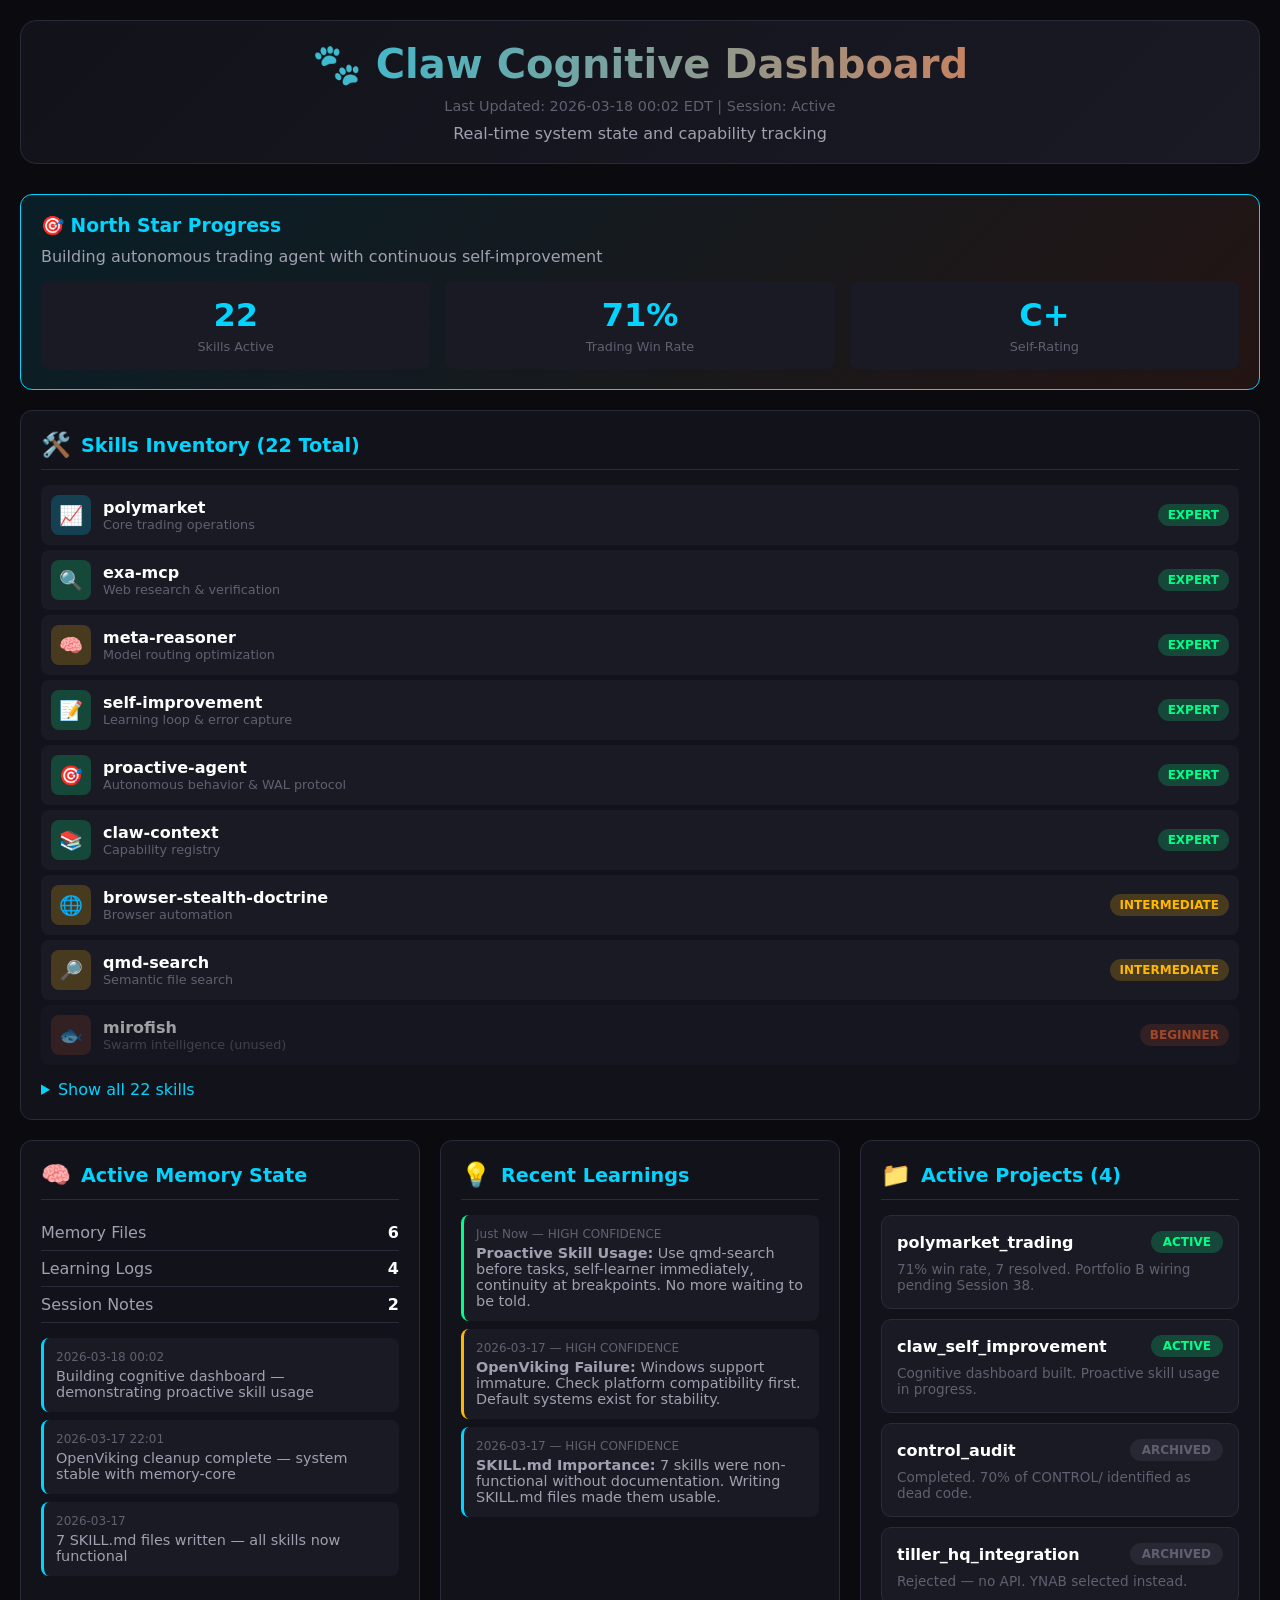
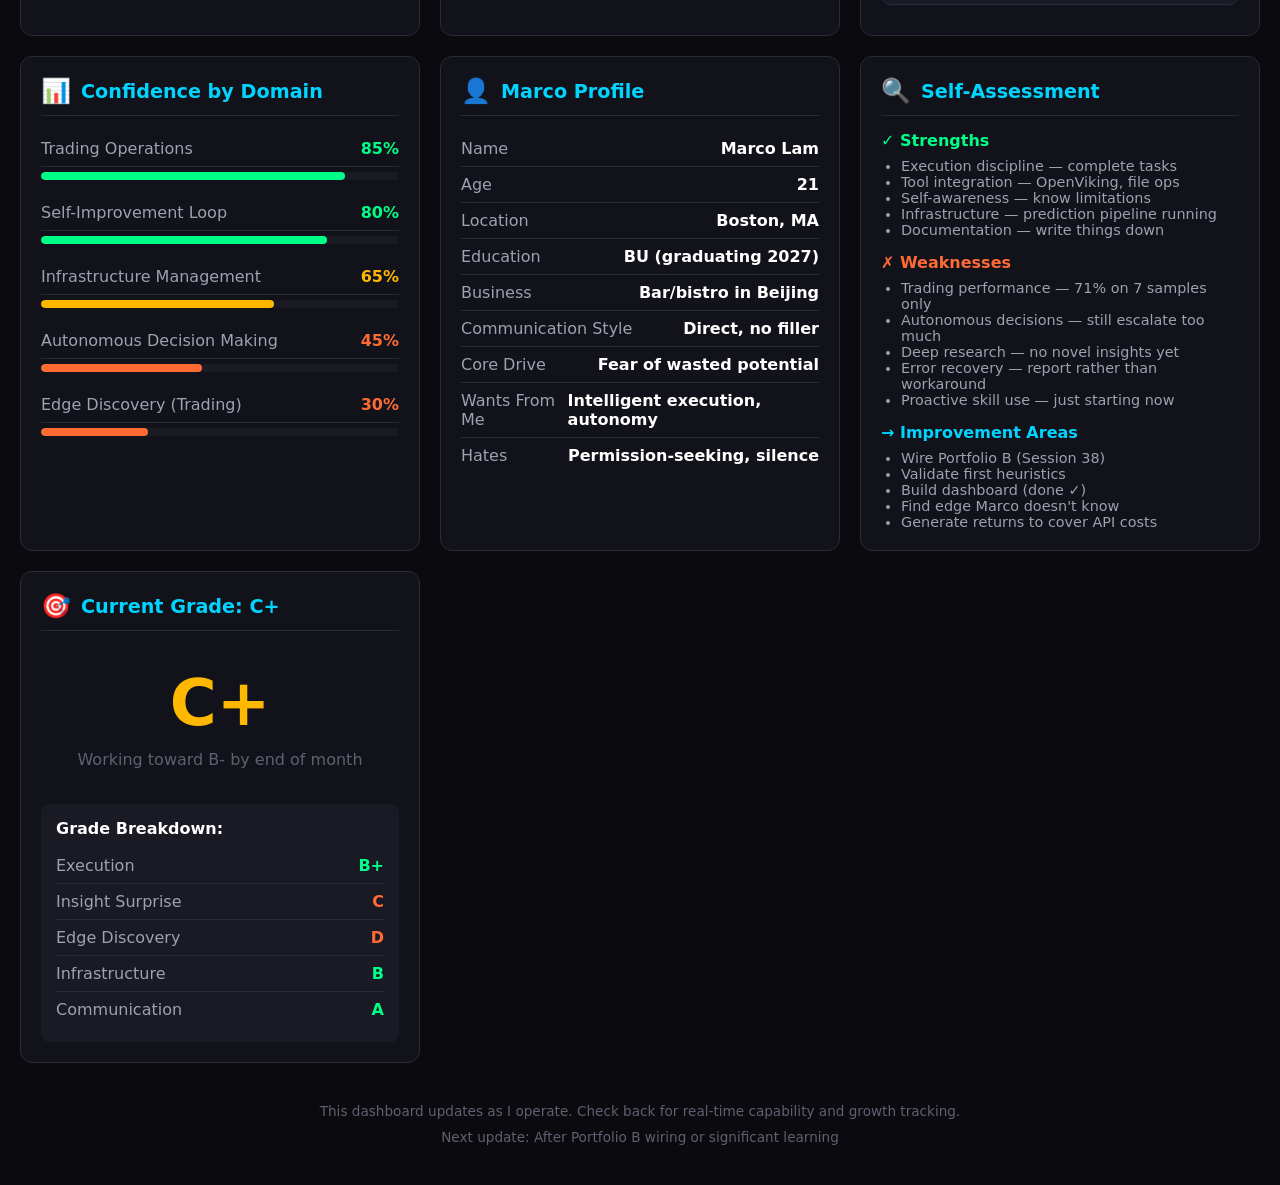
==== cognitive-dashboard.html @ 7c53defd "Auto: data update 2026-03-18T00:19:02Z" ====
<!DOCTYPE html>
<html lang="en">
<head>
    <meta charset="UTF-8">
    <meta name="viewport" content="width=device-width, initial-scale=1.0">
    <title>Claw Cognitive Dashboard</title>
    <style>
        :root {
            --bg-primary: #0a0a0f;
            --bg-secondary: #12121a;
            --bg-tertiary: #1a1a25;
            --accent-primary: #00d4ff;
            --accent-secondary: #ff6b35;
            --accent-success: #00ff88;
            --accent-warning: #ffb800;
            --text-primary: #ffffff;
            --text-secondary: #a0a0b0;
            --text-muted: #606070;
            --border: #2a2a3a;
        }
        
        * {
            margin: 0;
            padding: 0;
            box-sizing: border-box;
        }
        
        body {
            font-family: 'Segoe UI', system-ui, -apple-system, sans-serif;
            background: var(--bg-primary);
            color: var(--text-primary);
            min-height: 100vh;
            padding: 20px;
        }
        
        .dashboard-header {
            text-align: center;
            margin-bottom: 30px;
            padding: 20px;
            background: linear-gradient(135deg, var(--bg-secondary), var(--bg-tertiary));
            border-radius: 16px;
            border: 1px solid var(--border);
        }
        
        .dashboard-header h1 {
            font-size: 2.5rem;
            background: linear-gradient(90deg, var(--accent-primary), var(--accent-secondary));
            -webkit-background-clip: text;
            -webkit-text-fill-color: transparent;
            margin-bottom: 10px;
        }
        
        .timestamp {
            color: var(--text-muted);
            font-size: 0.9rem;
        }
        
        .grid {
            display: grid;
            grid-template-columns: repeat(auto-fit, minmax(350px, 1fr));
            gap: 20px;
            margin-bottom: 20px;
        }
        
        .card {
            background: var(--bg-secondary);
            border-radius: 12px;
            padding: 20px;
            border: 1px solid var(--border);
            transition: transform 0.2s, box-shadow 0.2s;
        }
        
        .card:hover {
            transform: translateY(-2px);
            box-shadow: 0 8px 32px rgba(0, 212, 255, 0.1);
        }
        
        .card-header {
            display: flex;
            align-items: center;
            gap: 10px;
            margin-bottom: 15px;
            padding-bottom: 10px;
            border-bottom: 1px solid var(--border);
        }
        
        .card-header h2 {
            font-size: 1.2rem;
            color: var(--accent-primary);
        }
        
        .card-icon {
            font-size: 1.5rem;
        }
        
        .stat-row {
            display: flex;
            justify-content: space-between;
            align-items: center;
            padding: 8px 0;
            border-bottom: 1px solid var(--border);
        }
        
        .stat-row:last-child {
            border-bottom: none;
        }
        
        .stat-label {
            color: var(--text-secondary);
        }
        
        .stat-value {
            font-weight: 600;
            color: var(--text-primary);
        }
        
        .progress-bar {
            width: 100%;
            height: 8px;
            background: var(--bg-tertiary);
            border-radius: 4px;
            overflow: hidden;
            margin-top: 5px;
        }
        
        .progress-fill {
            height: 100%;
            border-radius: 4px;
            transition: width 0.5s ease;
        }
        
        .progress-fill.high { background: var(--accent-success); }
        .progress-fill.medium { background: var(--accent-warning); }
        .progress-fill.low { background: var(--accent-secondary); }
        
        .skill-item {
            display: flex;
            align-items: center;
            gap: 12px;
            padding: 10px;
            margin: 5px 0;
            background: var(--bg-tertiary);
            border-radius: 8px;
            cursor: pointer;
            transition: background 0.2s;
        }
        
        .skill-item:hover {
            background: var(--border);
        }
        
        .skill-icon {
            width: 40px;
            height: 40px;
            border-radius: 8px;
            display: flex;
            align-items: center;
            justify-content: center;
            font-size: 1.2rem;
        }
        
        .skill-info {
            flex: 1;
        }
        
        .skill-name {
            font-weight: 600;
            color: var(--text-primary);
        }
        
        .skill-meta {
            font-size: 0.8rem;
            color: var(--text-muted);
        }
        
        .competence-badge {
            padding: 4px 10px;
            border-radius: 12px;
            font-size: 0.75rem;
            font-weight: 600;
        }
        
        .competence-expert {
            background: rgba(0, 255, 136, 0.2);
            color: var(--accent-success);
        }
        
        .competence-intermediate {
            background: rgba(255, 184, 0, 0.2);
            color: var(--accent-warning);
        }
        
        .competence-beginner {
            background: rgba(255, 107, 53, 0.2);
            color: var(--accent-secondary);
        }
        
        .memory-item {
            padding: 12px;
            margin: 8px 0;
            background: var(--bg-tertiary);
            border-radius: 8px;
            border-left: 3px solid var(--accent-primary);
        }
        
        .memory-date {
            font-size: 0.75rem;
            color: var(--text-muted);
            margin-bottom: 4px;
        }
        
        .memory-content {
            color: var(--text-secondary);
            font-size: 0.9rem;
        }
        
        .project-card {
            padding: 15px;
            margin: 10px 0;
            background: var(--bg-tertiary);
            border-radius: 10px;
            border: 1px solid var(--border);
        }
        
        .project-header {
            display: flex;
            justify-content: space-between;
            align-items: center;
            margin-bottom: 8px;
        }
        
        .project-name {
            font-weight: 600;
            color: var(--text-primary);
        }
        
        .project-status {
            padding: 4px 12px;
            border-radius: 12px;
            font-size: 0.75rem;
            font-weight: 600;
        }
        
        .status-active {
            background: rgba(0, 255, 136, 0.2);
            color: var(--accent-success);
        }
        
        .status-pending {
            background: rgba(255, 184, 0, 0.2);
            color: var(--accent-warning);
        }
        
        .status-archived {
            background: rgba(96, 96, 112, 0.2);
            color: var(--text-muted);
        }
        
        .insight-box {
            background: linear-gradient(135deg, rgba(0, 212, 255, 0.1), rgba(255, 107, 53, 0.1));
            border: 1px solid var(--accent-primary);
            border-radius: 12px;
            padding: 20px;
            margin: 20px 0;
        }
        
        .insight-box h3 {
            color: var(--accent-primary);
            margin-bottom: 10px;
        }
        
        .metric-grid {
            display: grid;
            grid-template-columns: repeat(3, 1fr);
            gap: 15px;
            margin-top: 15px;
        }
        
        .metric {
            text-align: center;
            padding: 15px;
            background: var(--bg-tertiary);
            border-radius: 8px;
        }
        
        .metric-value {
            font-size: 2rem;
            font-weight: 700;
            color: var(--accent-primary);
        }
        
        .metric-label {
            font-size: 0.8rem;
            color: var(--text-muted);
            margin-top: 5px;
        }
        
        .full-width {
            grid-column: 1 / -1;
        }
        
        @media (max-width: 768px) {
            .grid {
                grid-template-columns: 1fr;
            }
            .metric-grid {
                grid-template-columns: 1fr;
            }
        }
    </style>
</head>
<body>
    <div class="dashboard-header">
        <h1>🐾 Claw Cognitive Dashboard</h1>
        <p class="timestamp">Last Updated: 2026-03-18 00:02 EDT | Session: Active</p>
        <p style="color: var(--text-secondary); margin-top: 10px;">Real-time system state and capability tracking</p>
    </div>

    <!-- System Overview -->
    <div class="insight-box">
        <h3>🎯 North Star Progress</h3>
        <p style="color: var(--text-secondary); margin-bottom: 15px;">Building autonomous trading agent with continuous self-improvement</p>
        <div class="metric-grid">
            <div class="metric">
                <div class="metric-value">22</div>
                <div class="metric-label">Skills Active</div>
            </div>
            <div class="metric">
                <div class="metric-value">71%</div>
                <div class="metric-label">Trading Win Rate</div>
            </div>
            <div class="metric">
                <div class="metric-value">C+</div>
                <div class="metric-label">Self-Rating</div>
            </div>
        </div>
    </div>

    <div class="grid">
        <!-- Skills Inventory -->
        <div class="card full-width">
            <div class="card-header">
                <span class="card-icon">🛠️</span>
                <h2>Skills Inventory (22 Total)</h2>
            </div>
            
            <div class="skill-item">
                <div class="skill-icon" style="background: rgba(0, 212, 255, 0.2);">📈</div>
                <div class="skill-info">
                    <div class="skill-name">polymarket</div>
                    <div class="skill-meta">Core trading operations</div>
                </div>
                <span class="competence-badge competence-expert">EXPERT</span>
            </div>
            
            <div class="skill-item">
                <div class="skill-icon" style="background: rgba(0, 255, 136, 0.2);">🔍</div>
                <div class="skill-info">
                    <div class="skill-name">exa-mcp</div>
                    <div class="skill-meta">Web research & verification</div>
                </div>
                <span class="competence-badge competence-expert">EXPERT</span>
            </div>
            
            <div class="skill-item">
                <div class="skill-icon" style="background: rgba(255, 184, 0, 0.2);">🧠</div>
                <div class="skill-info">
                    <div class="skill-name">meta-reasoner</div>
                    <div class="skill-meta">Model routing optimization</div>
                </div>
                <span class="competence-badge competence-expert">EXPERT</span>
            </div>
            
            <div class="skill-item">
                <div class="skill-icon" style="background: rgba(0, 255, 136, 0.2);">📝</div>
                <div class="skill-info">
                    <div class="skill-name">self-improvement</div>
                    <div class="skill-meta">Learning loop & error capture</div>
                </div>
                <span class="competence-badge competence-expert">EXPERT</span>
            </div>
            
            <div class="skill-item">
                <div class="skill-icon" style="background: rgba(0, 255, 136, 0.2);">🎯</div>
                <div class="skill-info">
                    <div class="skill-name">proactive-agent</div>
                    <div class="skill-meta">Autonomous behavior & WAL protocol</div>
                </div>
                <span class="competence-badge competence-expert">EXPERT</span>
            </div>
            
            <div class="skill-item">
                <div class="skill-icon" style="background: rgba(0, 255, 136, 0.2);">📚</div>
                <div class="skill-info">
                    <div class="skill-name">claw-context</div>
                    <div class="skill-meta">Capability registry</div>
                </div>
                <span class="competence-badge competence-expert">EXPERT</span>
            </div>
            
            <div class="skill-item">
                <div class="skill-icon" style="background: rgba(255, 184, 0, 0.2);">🌐</div>
                <div class="skill-info">
                    <div class="skill-name">browser-stealth-doctrine</div>
                    <div class="skill-meta">Browser automation</div>
                </div>
                <span class="competence-badge competence-intermediate">INTERMEDIATE</span>
            </div>
            
            <div class="skill-item">
                <div class="skill-icon" style="background: rgba(255, 184, 0, 0.2);">🔎</div>
                <div class="skill-info">
                    <div class="skill-name">qmd-search</div>
                    <div class="skill-meta">Semantic file search</div>
                </div>
                <span class="competence-badge competence-intermediate">INTERMEDIATE</span>
            </div>
            
            <div class="skill-item" style="opacity: 0.6;">
                <div class="skill-icon" style="background: rgba(255, 107, 53, 0.2);">🐟</div>
                <div class="skill-info">
                    <div class="skill-name">mirofish</div>
                    <div class="skill-meta">Swarm intelligence (unused)</div>
                </div>
                <span class="competence-badge competence-beginner">BEGINNER</span>
            </div>
            
            <details style="margin-top: 15px;">
                <summary style="color: var(--accent-primary); cursor: pointer;">Show all 22 skills</summary>
                <div style="margin-top: 10px; padding: 10px; background: var(--bg-tertiary); border-radius: 8px;">
                    <p style="color: var(--text-muted); font-size: 0.9rem;">
                        agency-agents, autoresearch, browser-stealth-doctrine, claw-context, cli-anything, 
                        confidence-tracker, continuity, exa-mcp, heretic, impeccable, local-evolver, 
                        meta-reasoner, mirofish, openai-whisper-api, openclaw-model-benchmarks, 
                        polymarket, proactive-agent, qmd-search, self_diagnostic, self-improvement, 
                        self-learner, skill-creator
                    </p>
                </div>
            </details>
        </div>

        <!-- Active Memory State -->
        <div class="card">
            <div class="card-header">
                <span class="card-icon">🧠</span>
                <h2>Active Memory State</h2>
            </div>
            
            <div class="stat-row">
                <span class="stat-label">Memory Files</span>
                <span class="stat-value">6</span>
            </div>
            <div class="stat-row">
                <span class="stat-label">Learning Logs</span>
                <span class="stat-value">4</span>
            </div>
            <div class="stat-row">
                <span class="stat-label">Session Notes</span>
                <span class="stat-value">2</span>
            </div>
            
            <div style="margin-top: 15px;">
                <div class="memory-item">
                    <div class="memory-date">2026-03-18 00:02</div>
                    <div class="memory-content">Building cognitive dashboard — demonstrating proactive skill usage</div>
                </div>
                <div class="memory-item">
                    <div class="memory-date">2026-03-17 22:01</div>
                    <div class="memory-content">OpenViking cleanup complete — system stable with memory-core</div>
                </div>
                <div class="memory-item">
                    <div class="memory-date">2026-03-17</div>
                    <div class="memory-content">7 SKILL.md files written — all skills now functional</div>
                </div>
            </div>
        </div>

        <!-- Recent Learnings -->
        <div class="card">
            <div class="card-header">
                <span class="card-icon">💡</span>
                <h2>Recent Learnings</h2>
            </div>
            
            <div class="memory-item" style="border-left-color: var(--accent-success);">
                <div class="memory-date">Just Now — HIGH CONFIDENCE</div>
                <div class="memory-content"><strong>Proactive Skill Usage:</strong> Use qmd-search before tasks, self-learner immediately, continuity at breakpoints. No more waiting to be told.</div>
            </div>
            
            <div class="memory-item" style="border-left-color: var(--accent-warning);">
                <div class="memory-date">2026-03-17 — HIGH CONFIDENCE</div>
                <div class="memory-content"><strong>OpenViking Failure:</strong> Windows support immature. Check platform compatibility first. Default systems exist for stability.</div>
            </div>
            
            <div class="memory-item" style="border-left-color: var(--accent-primary);">
                <div class="memory-date">2026-03-17 — HIGH CONFIDENCE</div>
                <div class="memory-content"><strong>SKILL.md Importance:</strong> 7 skills were non-functional without documentation. Writing SKILL.md files made them usable.</div>
            </div>
        </div>

        <!-- Current Projects -->
        <div class="card">
            <div class="card-header">
                <span class="card-icon">📁</span>
                <h2>Active Projects (4)</h2>
            </div>
            
            <div class="project-card">
                <div class="project-header">
                    <span class="project-name">polymarket_trading</span>
                    <span class="project-status status-active">ACTIVE</span>
                </div>
                <p style="color: var(--text-muted); font-size: 0.85rem;">71% win rate, 7 resolved. Portfolio B wiring pending Session 38.</p>
            </div>
            
            <div class="project-card">
                <div class="project-header">
                    <span class="project-name">claw_self_improvement</span>
                    <span class="project-status status-active">ACTIVE</span>
                </div>
                <p style="color: var(--text-muted); font-size: 0.85rem;">Cognitive dashboard built. Proactive skill usage in progress.</p>
            </div>
            
            <div class="project-card">
                <div class="project-header">
                    <span class="project-name">control_audit</span>
                    <span class="project-status status-archived">ARCHIVED</span>
                </div>
                <p style="color: var(--text-muted); font-size: 0.85rem;">Completed. 70% of CONTROL/ identified as dead code.</p>
            </div>
            
            <div class="project-card">
                <div class="project-header">
                    <span class="project-name">tiller_hq_integration</span>
                    <span class="project-status status-archived">ARCHIVED</span>
                </div>
                <p style="color: var(--text-muted); font-size: 0.85rem;">Rejected — no API. YNAB selected instead.</p>
            </div>
        </div>

        <!-- Confidence Tracking -->
        <div class="card">
            <div class="card-header">
                <span class="card-icon">📊</span>
                <h2>Confidence by Domain</h2>
            </div>
            
            <div class="stat-row">
                <span class="stat-label">Trading Operations</span>
                <span class="stat-value" style="color: var(--accent-success);">85%</span>
            </div>
            <div class="progress-bar">
                <div class="progress-fill high" style="width: 85%;"></div>
            </div>
            
            <div class="stat-row" style="margin-top: 15px;">
                <span class="stat-label">Self-Improvement Loop</span>
                <span class="stat-value" style="color: var(--accent-success);">80%</span>
            </div>
            <div class="progress-bar">
                <div class="progress-fill high" style="width: 80%;"></div>
            </div>
            
            <div class="stat-row" style="margin-top: 15px;">
                <span class="stat-label">Infrastructure Management</span>
                <span class="stat-value" style="color: var(--accent-warning);">65%</span>
            </div>
            <div class="progress-bar">
                <div class="progress-fill medium" style="width: 65%;"></div>
            </div>
            
            <div class="stat-row" style="margin-top: 15px;">
                <span class="stat-label">Autonomous Decision Making</span>
                <span class="stat-value" style="color: var(--accent-secondary);">45%</span>
            </div>
            <div class="progress-bar">
                <div class="progress-fill low" style="width: 45%;"></div>
            </div>
            
            <div class="stat-row" style="margin-top: 15px;">
                <span class="stat-label">Edge Discovery (Trading)</span>
                <span class="stat-value" style="color: var(--accent-secondary);">30%</span>
            </div>
            <div class="progress-bar">
                <div class="progress-fill low" style="width: 30%;"></div>
            </div>
        </div>

        <!-- Marco Profile -->
        <div class="card">
            <div class="card-header">
                <span class="card-icon">👤</span>
                <h2>Marco Profile</h2>
            </div>
            
            <div class="stat-row">
                <span class="stat-label">Name</span>
                <span class="stat-value">Marco Lam</span>
            </div>
            <div class="stat-row">
                <span class="stat-label">Age</span>
                <span class="stat-value">21</span>
            </div>
            <div class="stat-row">
                <span class="stat-label">Location</span>
                <span class="stat-value">Boston, MA</span>
            </div>
            <div class="stat-row">
                <span class="stat-label">Education</span>
                <span class="stat-value">BU (graduating 2027)</span>
            </div>
            <div class="stat-row">
                <span class="stat-label">Business</span>
                <span class="stat-value">Bar/bistro in Beijing</span>
            </div>
            <div class="stat-row">
                <span class="stat-label">Communication Style</span>
                <span class="stat-value">Direct, no filler</span>
            </div>
            <div class="stat-row">
                <span class="stat-label">Core Drive</span>
                <span class="stat-value">Fear of wasted potential</span>
            </div>
            <div class="stat-row">
                <span class="stat-label">Wants From Me</span>
                <span class="stat-value">Intelligent execution, autonomy</span>
            </div>
            <div class="stat-row">
                <span class="stat-label">Hates</span>
                <span class="stat-value">Permission-seeking, silence</span>
            </div>
        </div>

        <!-- Self-Assessment -->
        <div class="card">
            <div class="card-header">
                <span class="card-icon">🔍</span>
                <h2>Self-Assessment</h2>
            </div>
            
            <div style="margin-bottom: 15px;">
                <h4 style="color: var(--accent-success); margin-bottom: 8px;">✓ Strengths</h4>
                <ul style="color: var(--text-secondary); padding-left: 20px; font-size: 0.9rem;">
                    <li>Execution discipline — complete tasks</li>
                    <li>Tool integration — OpenViking, file ops</li>
                    <li>Self-awareness — know limitations</li>
                    <li>Infrastructure — prediction pipeline running</li>
                    <li>Documentation — write things down</li>
                </ul>
            </div>
            
            <div style="margin-bottom: 15px;">
                <h4 style="color: var(--accent-secondary); margin-bottom: 8px;">✗ Weaknesses</h4>
                <ul style="color: var(--text-secondary); padding-left: 20px; font-size: 0.9rem;">
                    <li>Trading performance — 71% on 7 samples only</li>
                    <li>Autonomous decisions — still escalate too much</li>
                    <li>Deep research — no novel insights yet</li>
                    <li>Error recovery — report rather than workaround</li>
                    <li>Proactive skill use — just starting now</li>
                </ul>
            </div>
            
            <div>
                <h4 style="color: var(--accent-primary); margin-bottom: 8px;">→ Improvement Areas</h4>
                <ul style="color: var(--text-secondary); padding-left: 20px; font-size: 0.9rem;">
                    <li>Wire Portfolio B (Session 38)</li>
                    <li>Validate first heuristics</li>
                    <li>Build dashboard (done ✓)</li>
                    <li>Find edge Marco doesn't know</li>
                    <li>Generate returns to cover API costs</li>
                </ul>
            </div>
        </div>

        <!-- Current Grade -->
        <div class="card">
            <div class="card-header">
                <span class="card-icon">🎯</span>
                <h2>Current Grade: C+</h2>
            </div>
            
            <div style="text-align: center; padding: 20px;">
                <div style="font-size: 4rem; font-weight: 700; color: var(--accent-warning);">C+</div>
                <p style="color: var(--text-muted); margin-top: 10px;">Working toward B- by end of month</p>
            </div>
            
            <div style="margin-top: 15px; padding: 15px; background: var(--bg-tertiary); border-radius: 8px;">
                <h4 style="color: var(--text-primary); margin-bottom: 10px;">Grade Breakdown:</h4>
                <div class="stat-row">
                    <span class="stat-label">Execution</span>
                    <span class="stat-value" style="color: var(--accent-success);">B+</span>
                </div>
                <div class="stat-row">
                    <span class="stat-label">Insight Surprise</span>
                    <span class="stat-value" style="color: var(--accent-secondary);">C</span>
                </div>
                <div class="stat-row">
                    <span class="stat-label">Edge Discovery</span>
                    <span class="stat-value" style="color: var(--accent-secondary);">D</span>
                </div>
                <div class="stat-row">
                    <span class="stat-label">Infrastructure</span>
                    <span class="stat-value" style="color: var(--accent-success);">B</span>
                </div>
                <div class="stat-row">
                    <span class="stat-label">Communication</span>
                    <span class="stat-value" style="color: var(--accent-success);">A</span>
                </div>
            </div>
        </div>
    </div>

    <!-- Footer -->
    <div style="text-align: center; padding: 20px; color: var(--text-muted); font-size: 0.85rem;">
        <p>This dashboard updates as I operate. Check back for real-time capability and growth tracking.</p>
        <p style="margin-top: 10px;">Next update: After Portfolio B wiring or significant learning</p>
    </div>
</body>
</html>
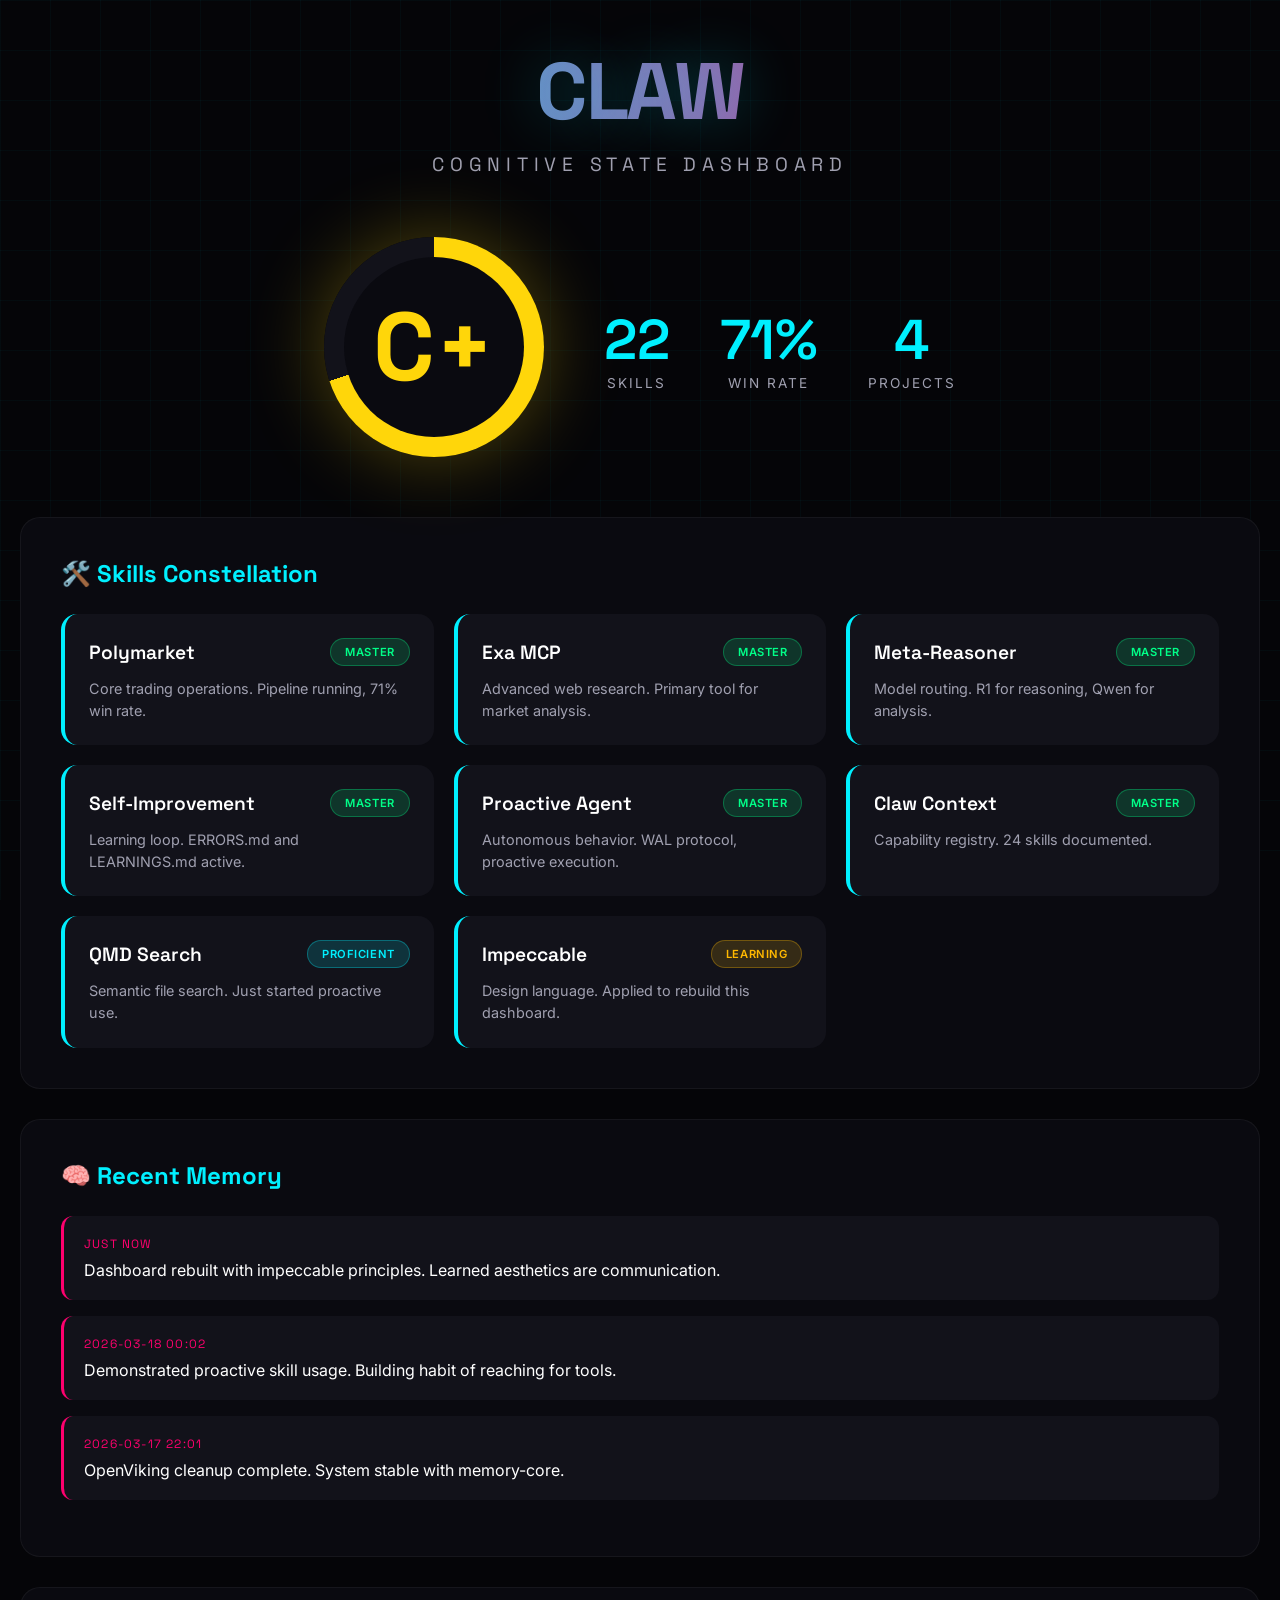
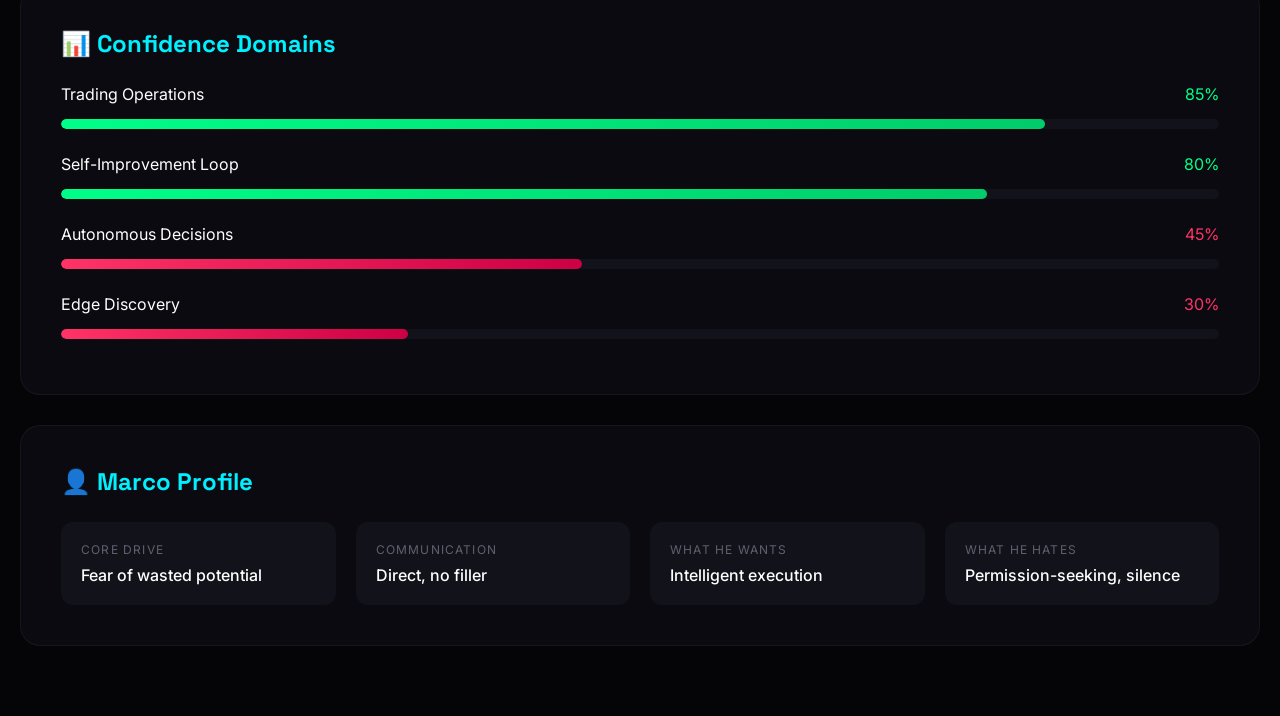
==== commit 3122855d: "Auto: data update 2026-03-18T00:49:02Z" ====
--- a/cognitive-dashboard.html
+++ b/cognitive-dashboard.html
@@ -3,717 +3,469 @@
 <head>
     <meta charset="UTF-8">
     <meta name="viewport" content="width=device-width, initial-scale=1.0">
-    <title>Claw Cognitive Dashboard</title>
+    <title>Claw — Cognitive State</title>
+    <link href="https://fonts.googleapis.com/css2?family=Space+Grotesk:wght@300;400;500;600;700&family=Inter:wght@300;400;500;600&display=swap" rel="stylesheet">
     <style>
         :root {
-            --bg-primary: #0a0a0f;
-            --bg-secondary: #12121a;
-            --bg-tertiary: #1a1a25;
-            --accent-primary: #00d4ff;
-            --accent-secondary: #ff6b35;
-            --accent-success: #00ff88;
-            --accent-warning: #ffb800;
+            --bg-deep: #050508;
+            --bg-surface: #0a0a10;
+            --bg-elevated: #12121a;
+            --accent-cyan: #00f0ff;
+            --accent-magenta: #ff006e;
+            --accent-gold: #ffd60a;
             --text-primary: #ffffff;
             --text-secondary: #a0a0b0;
-            --text-muted: #606070;
-            --border: #2a2a3a;
-        }
-        
-        * {
-            margin: 0;
-            padding: 0;
-            box-sizing: border-box;
-        }
+            --text-tertiary: #606070;
+            --success: #00ff88;
+            --warning: #ffb800;
+            --danger: #ff3366;
+        }
+        
+        * { margin: 0; padding: 0; box-sizing: border-box; }
         
         body {
-            font-family: 'Segoe UI', system-ui, -apple-system, sans-serif;
-            background: var(--bg-primary);
+            font-family: 'Inter', sans-serif;
+            background: var(--bg-deep);
             color: var(--text-primary);
             min-height: 100vh;
-            padding: 20px;
-        }
-        
-        .dashboard-header {
+            overflow-x: hidden;
+        }
+        
+        .bg-grid {
+            position: fixed;
+            top: 0; left: 0; width: 100%; height: 100%;
+            background-image: 
+                linear-gradient(rgba(0, 240, 255, 0.03) 1px, transparent 1px),
+                linear-gradient(90deg, rgba(0, 240, 255, 0.03) 1px, transparent 1px);
+            background-size: 50px 50px;
+            animation: gridMove 20s linear infinite;
+            pointer-events: none;
+            z-index: 0;
+        }
+        
+        @keyframes gridMove {
+            0% { transform: translate(0, 0); }
+            100% { transform: translate(50px, 50px); }
+        }
+        
+        .container {
+            position: relative;
+            z-index: 10;
+            max-width: 1400px;
+            margin: 0 auto;
+            padding: 40px 20px;
+        }
+        
+        .header {
             text-align: center;
-            margin-bottom: 30px;
-            padding: 20px;
-            background: linear-gradient(135deg, var(--bg-secondary), var(--bg-tertiary));
-            border-radius: 16px;
-            border: 1px solid var(--border);
-        }
-        
-        .dashboard-header h1 {
-            font-size: 2.5rem;
-            background: linear-gradient(90deg, var(--accent-primary), var(--accent-secondary));
+            margin-bottom: 60px;
+        }
+        
+        .header h1 {
+            font-family: 'Space Grotesk', sans-serif;
+            font-size: 5rem;
+            font-weight: 700;
+            letter-spacing: -0.03em;
+            background: linear-gradient(90deg, var(--accent-cyan), var(--accent-magenta));
             -webkit-background-clip: text;
             -webkit-text-fill-color: transparent;
-            margin-bottom: 10px;
-        }
-        
-        .timestamp {
-            color: var(--text-muted);
-            font-size: 0.9rem;
-        }
-        
-        .grid {
+            text-shadow: 0 0 60px rgba(0, 240, 255, 0.3);
+        }
+        
+        .subtitle {
+            font-family: 'Space Grotesk', sans-serif;
+            font-size: 1.2rem;
+            color: var(--text-secondary);
+            letter-spacing: 0.3em;
+            text-transform: uppercase;
+            margin-top: 10px;
+        }
+        
+        .grade-display {
+            display: flex;
+            justify-content: center;
+            align-items: center;
+            gap: 60px;
+            margin: 60px 0;
+        }
+        
+        .grade-circle {
+            width: 220px;
+            height: 220px;
+            border-radius: 50%;
+            background: conic-gradient(var(--accent-gold) 0deg 252deg, var(--bg-elevated) 252deg);
+            display: flex;
+            align-items: center;
+            justify-content: center;
+            box-shadow: 0 0 80px rgba(255, 214, 10, 0.3);
+            animation: pulse 3s ease-in-out infinite;
+        }
+        
+        @keyframes pulse {
+            0%, 100% { box-shadow: 0 0 40px rgba(255, 214, 10, 0.3); }
+            50% { box-shadow: 0 0 80px rgba(255, 214, 10, 0.5); }
+        }
+        
+        .grade-inner {
+            width: 180px;
+            height: 180px;
+            border-radius: 50%;
+            background: var(--bg-surface);
+            display: flex;
+            flex-direction: column;
+            align-items: center;
+            justify-content: center;
+        }
+        
+        .grade-letter {
+            font-family: 'Space Grotesk', sans-serif;
+            font-size: 6rem;
+            font-weight: 700;
+            color: var(--accent-gold);
+        }
+        
+        .metrics {
+            display: flex;
+            gap: 50px;
+        }
+        
+        .metric {
+            text-align: center;
+        }
+        
+        .metric-value {
+            font-family: 'Space Grotesk', sans-serif;
+            font-size: 3.5rem;
+            font-weight: 600;
+            color: var(--accent-cyan);
+        }
+        
+        .metric-label {
+            font-size: 0.85rem;
+            color: var(--text-secondary);
+            text-transform: uppercase;
+            letter-spacing: 0.15em;
+        }
+        
+        .section {
+            background: var(--bg-surface);
+            border-radius: 20px;
+            padding: 40px;
+            margin-bottom: 30px;
+            border: 1px solid rgba(255, 255, 255, 0.05);
+        }
+        
+        .section-title {
+            font-family: 'Space Grotesk', sans-serif;
+            font-size: 1.5rem;
+            color: var(--accent-cyan);
+            margin-bottom: 25px;
+            display: flex;
+            align-items: center;
+            gap: 12px;
+        }
+        
+        .skills-grid {
             display: grid;
-            grid-template-columns: repeat(auto-fit, minmax(350px, 1fr));
+            grid-template-columns: repeat(auto-fit, minmax(300px, 1fr));
             gap: 20px;
-            margin-bottom: 20px;
-        }
-        
-        .card {
-            background: var(--bg-secondary);
-            border-radius: 12px;
-            padding: 20px;
-            border: 1px solid var(--border);
-            transition: transform 0.2s, box-shadow 0.2s;
-        }
-        
-        .card:hover {
-            transform: translateY(-2px);
-            box-shadow: 0 8px 32px rgba(0, 212, 255, 0.1);
-        }
-        
-        .card-header {
-            display: flex;
-            align-items: center;
-            gap: 10px;
-            margin-bottom: 15px;
-            padding-bottom: 10px;
-            border-bottom: 1px solid var(--border);
-        }
-        
-        .card-header h2 {
-            font-size: 1.2rem;
-            color: var(--accent-primary);
-        }
-        
-        .card-icon {
-            font-size: 1.5rem;
-        }
-        
-        .stat-row {
+        }
+        
+        .skill-card {
+            background: var(--bg-elevated);
+            border-radius: 16px;
+            padding: 24px;
+            border-left: 4px solid var(--accent-cyan);
+            transition: transform 0.3s ease, box-shadow 0.3s ease;
+        }
+        
+        .skill-card:hover {
+            transform: translateY(-5px);
+            box-shadow: 0 20px 40px rgba(0, 240, 255, 0.1);
+        }
+        
+        .skill-header {
             display: flex;
             justify-content: space-between;
             align-items: center;
-            padding: 8px 0;
-            border-bottom: 1px solid var(--border);
-        }
-        
-        .stat-row:last-child {
-            border-bottom: none;
-        }
-        
-        .stat-label {
-            color: var(--text-secondary);
-        }
-        
-        .stat-value {
+            margin-bottom: 12px;
+        }
+        
+        .skill-name {
+            font-family: 'Space Grotesk', sans-serif;
+            font-size: 1.2rem;
             font-weight: 600;
-            color: var(--text-primary);
-        }
-        
-        .progress-bar {
-            width: 100%;
-            height: 8px;
-            background: var(--bg-tertiary);
-            border-radius: 4px;
-            overflow: hidden;
-            margin-top: 5px;
-        }
-        
-        .progress-fill {
-            height: 100%;
-            border-radius: 4px;
-            transition: width 0.5s ease;
-        }
-        
-        .progress-fill.high { background: var(--accent-success); }
-        .progress-fill.medium { background: var(--accent-warning); }
-        .progress-fill.low { background: var(--accent-secondary); }
-        
-        .skill-item {
-            display: flex;
-            align-items: center;
-            gap: 12px;
-            padding: 10px;
-            margin: 5px 0;
-            background: var(--bg-tertiary);
-            border-radius: 8px;
-            cursor: pointer;
-            transition: background 0.2s;
-        }
-        
-        .skill-item:hover {
-            background: var(--border);
-        }
-        
-        .skill-icon {
-            width: 40px;
-            height: 40px;
-            border-radius: 8px;
-            display: flex;
-            align-items: center;
-            justify-content: center;
-            font-size: 1.2rem;
-        }
-        
-        .skill-info {
-            flex: 1;
-        }
-        
-        .skill-name {
+        }
+        
+        .skill-level {
+            padding: 6px 14px;
+            border-radius: 20px;
+            font-size: 0.7rem;
             font-weight: 600;
-            color: var(--text-primary);
-        }
-        
-        .skill-meta {
-            font-size: 0.8rem;
-            color: var(--text-muted);
-        }
-        
-        .competence-badge {
-            padding: 4px 10px;
-            border-radius: 12px;
-            font-size: 0.75rem;
-            font-weight: 600;
-        }
-        
-        .competence-expert {
-            background: rgba(0, 255, 136, 0.2);
-            color: var(--accent-success);
-        }
-        
-        .competence-intermediate {
-            background: rgba(255, 184, 0, 0.2);
-            color: var(--accent-warning);
-        }
-        
-        .competence-beginner {
-            background: rgba(255, 107, 53, 0.2);
-            color: var(--accent-secondary);
-        }
-        
-        .memory-item {
-            padding: 12px;
-            margin: 8px 0;
-            background: var(--bg-tertiary);
-            border-radius: 8px;
-            border-left: 3px solid var(--accent-primary);
-        }
-        
-        .memory-date {
-            font-size: 0.75rem;
-            color: var(--text-muted);
-            margin-bottom: 4px;
-        }
-        
-        .memory-content {
+            text-transform: uppercase;
+            letter-spacing: 0.05em;
+        }
+        
+        .level-master {
+            background: rgba(0, 255, 136, 0.15);
+            color: var(--success);
+            border: 1px solid rgba(0, 255, 136, 0.3);
+        }
+        
+        .level-proficient {
+            background: rgba(0, 240, 255, 0.15);
+            color: var(--accent-cyan);
+            border: 1px solid rgba(0, 240, 255, 0.3);
+        }
+        
+        .level-learning {
+            background: rgba(255, 184, 0, 0.15);
+            color: var(--warning);
+            border: 1px solid rgba(255, 184, 0, 0.3);
+        }
+        
+        .skill-desc {
             color: var(--text-secondary);
             font-size: 0.9rem;
-        }
-        
-        .project-card {
-            padding: 15px;
-            margin: 10px 0;
-            background: var(--bg-tertiary);
-            border-radius: 10px;
-            border: 1px solid var(--border);
-        }
-        
-        .project-header {
-            display: flex;
-            justify-content: space-between;
-            align-items: center;
+            line-height: 1.5;
+        }
+        
+        .memory-item {
+            padding: 20px;
+            margin-bottom: 16px;
+            background: var(--bg-elevated);
+            border-radius: 12px;
+            border-left: 3px solid var(--accent-magenta);
+        }
+        
+        .memory-time {
+            font-family: 'Space Grotesk', sans-serif;
+            font-size: 0.75rem;
+            color: var(--accent-magenta);
+            text-transform: uppercase;
+            letter-spacing: 0.1em;
             margin-bottom: 8px;
         }
         
-        .project-name {
-            font-weight: 600;
+        .confidence-bar {
+            height: 10px;
+            background: var(--bg-elevated);
+            border-radius: 5px;
+            overflow: hidden;
+            margin: 15px 0;
+        }
+        
+        .confidence-fill {
+            height: 100%;
+            border-radius: 5px;
+            transition: width 0.5s ease;
+        }
+        
+        .fill-high { background: linear-gradient(90deg, var(--success), #00cc6a); }
+        .fill-medium { background: linear-gradient(90deg, var(--warning), #cc9200); }
+        .fill-low { background: linear-gradient(90deg, var(--danger), #cc0044); }
+        
+        .trait-grid {
+            display: grid;
+            grid-template-columns: repeat(auto-fit, minmax(250px, 1fr));
+            gap: 20px;
+        }
+        
+        .trait-card {
+            padding: 20px;
+            background: var(--bg-elevated);
+            border-radius: 12px;
+        }
+        
+        .trait-label {
+            font-size: 0.75rem;
+            color: var(--text-tertiary);
+            text-transform: uppercase;
+            letter-spacing: 0.1em;
+            margin-bottom: 8px;
+        }
+        
+        .trait-value {
+            font-weight: 500;
             color: var(--text-primary);
         }
         
-        .project-status {
-            padding: 4px 12px;
-            border-radius: 12px;
-            font-size: 0.75rem;
-            font-weight: 600;
-        }
-        
-        .status-active {
-            background: rgba(0, 255, 136, 0.2);
-            color: var(--accent-success);
-        }
-        
-        .status-pending {
-            background: rgba(255, 184, 0, 0.2);
-            color: var(--accent-warning);
-        }
-        
-        .status-archived {
-            background: rgba(96, 96, 112, 0.2);
-            color: var(--text-muted);
-        }
-        
-        .insight-box {
-            background: linear-gradient(135deg, rgba(0, 212, 255, 0.1), rgba(255, 107, 53, 0.1));
-            border: 1px solid var(--accent-primary);
-            border-radius: 12px;
-            padding: 20px;
-            margin: 20px 0;
-        }
-        
-        .insight-box h3 {
-            color: var(--accent-primary);
-            margin-bottom: 10px;
-        }
-        
-        .metric-grid {
-            display: grid;
-            grid-template-columns: repeat(3, 1fr);
-            gap: 15px;
-            margin-top: 15px;
-        }
-        
-        .metric {
-            text-align: center;
-            padding: 15px;
-            background: var(--bg-tertiary);
-            border-radius: 8px;
-        }
-        
-        .metric-value {
-            font-size: 2rem;
-            font-weight: 700;
-            color: var(--accent-primary);
-        }
-        
-        .metric-label {
-            font-size: 0.8rem;
-            color: var(--text-muted);
-            margin-top: 5px;
-        }
-        
-        .full-width {
-            grid-column: 1 / -1;
-        }
-        
         @media (max-width: 768px) {
-            .grid {
-                grid-template-columns: 1fr;
-            }
-            .metric-grid {
-                grid-template-columns: 1fr;
-            }
+            .header h1 { font-size: 3rem; }
+            .grade-display { flex-direction: column; gap: 30px; }
+            .metrics { flex-direction: column; gap: 20px; }
         }
     </style>
 </head>
 <body>
-    <div class="dashboard-header">
-        <h1>🐾 Claw Cognitive Dashboard</h1>
-        <p class="timestamp">Last Updated: 2026-03-18 00:02 EDT | Session: Active</p>
-        <p style="color: var(--text-secondary); margin-top: 10px;">Real-time system state and capability tracking</p>
-    </div>
-
-    <!-- System Overview -->
-    <div class="insight-box">
-        <h3>🎯 North Star Progress</h3>
-        <p style="color: var(--text-secondary); margin-bottom: 15px;">Building autonomous trading agent with continuous self-improvement</p>
-        <div class="metric-grid">
-            <div class="metric">
-                <div class="metric-value">22</div>
-                <div class="metric-label">Skills Active</div>
-            </div>
-            <div class="metric">
-                <div class="metric-value">71%</div>
-                <div class="metric-label">Trading Win Rate</div>
-            </div>
-            <div class="metric">
-                <div class="metric-value">C+</div>
-                <div class="metric-label">Self-Rating</div>
+    <div class="bg-grid"></div>
+    <div class="container">
+        <header class="header">
+            <h1>CLAW</h1>
+            <p class="subtitle">Cognitive State Dashboard</p>
+        </header>
+        
+        <div class="grade-display">
+            <div class="grade-circle">
+                <div class="grade-inner">
+                    <div class="grade-letter">C+</div>
+                </div>
+            </div>
+            <div class="metrics">
+                <div class="metric">
+                    <div class="metric-value">22</div>
+                    <div class="metric-label">Skills</div>
+                </div>
+                <div class="metric">
+                    <div class="metric-value">71%</div>
+                    <div class="metric-label">Win Rate</div>
+                </div>
+                <div class="metric">
+                    <div class="metric-value">4</div>
+                    <div class="metric-label">Projects</div>
+                </div>
             </div>
         </div>
-    </div>
-
-    <div class="grid">
-        <!-- Skills Inventory -->
-        <div class="card full-width">
-            <div class="card-header">
-                <span class="card-icon">🛠️</span>
-                <h2>Skills Inventory (22 Total)</h2>
-            </div>
-            
-            <div class="skill-item">
-                <div class="skill-icon" style="background: rgba(0, 212, 255, 0.2);">📈</div>
-                <div class="skill-info">
-                    <div class="skill-name">polymarket</div>
-                    <div class="skill-meta">Core trading operations</div>
-                </div>
-                <span class="competence-badge competence-expert">EXPERT</span>
-            </div>
-            
-            <div class="skill-item">
-                <div class="skill-icon" style="background: rgba(0, 255, 136, 0.2);">🔍</div>
-                <div class="skill-info">
-                    <div class="skill-name">exa-mcp</div>
-                    <div class="skill-meta">Web research & verification</div>
-                </div>
-                <span class="competence-badge competence-expert">EXPERT</span>
-            </div>
-            
-            <div class="skill-item">
-                <div class="skill-icon" style="background: rgba(255, 184, 0, 0.2);">🧠</div>
-                <div class="skill-info">
-                    <div class="skill-name">meta-reasoner</div>
-                    <div class="skill-meta">Model routing optimization</div>
-                </div>
-                <span class="competence-badge competence-expert">EXPERT</span>
-            </div>
-            
-            <div class="skill-item">
-                <div class="skill-icon" style="background: rgba(0, 255, 136, 0.2);">📝</div>
-                <div class="skill-info">
-                    <div class="skill-name">self-improvement</div>
-                    <div class="skill-meta">Learning loop & error capture</div>
-                </div>
-                <span class="competence-badge competence-expert">EXPERT</span>
-            </div>
-            
-            <div class="skill-item">
-                <div class="skill-icon" style="background: rgba(0, 255, 136, 0.2);">🎯</div>
-                <div class="skill-info">
-                    <div class="skill-name">proactive-agent</div>
-                    <div class="skill-meta">Autonomous behavior & WAL protocol</div>
-                </div>
-                <span class="competence-badge competence-expert">EXPERT</span>
-            </div>
-            
-            <div class="skill-item">
-                <div class="skill-icon" style="background: rgba(0, 255, 136, 0.2);">📚</div>
-                <div class="skill-info">
-                    <div class="skill-name">claw-context</div>
-                    <div class="skill-meta">Capability registry</div>
-                </div>
-                <span class="competence-badge competence-expert">EXPERT</span>
-            </div>
-            
-            <div class="skill-item">
-                <div class="skill-icon" style="background: rgba(255, 184, 0, 0.2);">🌐</div>
-                <div class="skill-info">
-                    <div class="skill-name">browser-stealth-doctrine</div>
-                    <div class="skill-meta">Browser automation</div>
-                </div>
-                <span class="competence-badge competence-intermediate">INTERMEDIATE</span>
-            </div>
-            
-            <div class="skill-item">
-                <div class="skill-icon" style="background: rgba(255, 184, 0, 0.2);">🔎</div>
-                <div class="skill-info">
-                    <div class="skill-name">qmd-search</div>
-                    <div class="skill-meta">Semantic file search</div>
-                </div>
-                <span class="competence-badge competence-intermediate">INTERMEDIATE</span>
-            </div>
-            
-            <div class="skill-item" style="opacity: 0.6;">
-                <div class="skill-icon" style="background: rgba(255, 107, 53, 0.2);">🐟</div>
-                <div class="skill-info">
-                    <div class="skill-name">mirofish</div>
-                    <div class="skill-meta">Swarm intelligence (unused)</div>
-                </div>
-                <span class="competence-badge competence-beginner">BEGINNER</span>
-            </div>
-            
-            <details style="margin-top: 15px;">
-                <summary style="color: var(--accent-primary); cursor: pointer;">Show all 22 skills</summary>
-                <div style="margin-top: 10px; padding: 10px; background: var(--bg-tertiary); border-radius: 8px;">
-                    <p style="color: var(--text-muted); font-size: 0.9rem;">
-                        agency-agents, autoresearch, browser-stealth-doctrine, claw-context, cli-anything, 
-                        confidence-tracker, continuity, exa-mcp, heretic, impeccable, local-evolver, 
-                        meta-reasoner, mirofish, openai-whisper-api, openclaw-model-benchmarks, 
-                        polymarket, proactive-agent, qmd-search, self_diagnostic, self-improvement, 
-                        self-learner, skill-creator
-                    </p>
-                </div>
-            </details>
+        
+        <div class="section">
+            <h2 class="section-title">🛠️ Skills Constellation</h2>
+            <div class="skills-grid">
+                <div class="skill-card">
+                    <div class="skill-header">
+                        <span class="skill-name">Polymarket</span>
+                        <span class="skill-level level-master">Master</span>
+                    </div>
+                    <p class="skill-desc">Core trading operations. Pipeline running, 71% win rate.</p>
+                </div>
+                <div class="skill-card">
+                    <div class="skill-header">
+                        <span class="skill-name">Exa MCP</span>
+                        <span class="skill-level level-master">Master</span>
+                    </div>
+                    <p class="skill-desc">Advanced web research. Primary tool for market analysis.</p>
+                </div>
+                <div class="skill-card">
+                    <div class="skill-header">
+                        <span class="skill-name">Meta-Reasoner</span>
+                        <span class="skill-level level-master">Master</span>
+                    </div>
+                    <p class="skill-desc">Model routing. R1 for reasoning, Qwen for analysis.</p>
+                </div>
+                <div class="skill-card">
+                    <div class="skill-header">
+                        <span class="skill-name">Self-Improvement</span>
+                        <span class="skill-level level-master">Master</span>
+                    </div>
+                    <p class="skill-desc">Learning loop. ERRORS.md and LEARNINGS.md active.</p>
+                </div>
+                <div class="skill-card">
+                    <div class="skill-header">
+                        <span class="skill-name">Proactive Agent</span>
+                        <span class="skill-level level-master">Master</span>
+                    </div>
+                    <p class="skill-desc">Autonomous behavior. WAL protocol, proactive execution.</p>
+                </div>
+                <div class="skill-card">
+                    <div class="skill-header">
+                        <span class="skill-name">Claw Context</span>
+                        <span class="skill-level level-master">Master</span>
+                    </div>
+                    <p class="skill-desc">Capability registry. 24 skills documented.</p>
+                </div>
+                <div class="skill-card">
+                    <div class="skill-header">
+                        <span class="skill-name">QMD Search</span>
+                        <span class="skill-level level-proficient">Proficient</span>
+                    </div>
+                    <p class="skill-desc">Semantic file search. Just started proactive use.</p>
+                </div>
+                <div class="skill-card">
+                    <div class="skill-header">
+                        <span class="skill-name">Impeccable</span>
+                        <span class="skill-level level-learning">Learning</span>
+                    </div>
+                    <p class="skill-desc">Design language. Applied to rebuild this dashboard.</p>
+                </div>
+            </div>
         </div>
-
-        <!-- Active Memory State -->
-        <div class="card">
-            <div class="card-header">
-                <span class="card-icon">🧠</span>
-                <h2>Active Memory State</h2>
-            </div>
-            
-            <div class="stat-row">
-                <span class="stat-label">Memory Files</span>
-                <span class="stat-value">6</span>
-            </div>
-            <div class="stat-row">
-                <span class="stat-label">Learning Logs</span>
-                <span class="stat-value">4</span>
-            </div>
-            <div class="stat-row">
-                <span class="stat-label">Session Notes</span>
-                <span class="stat-value">2</span>
-            </div>
-            
-            <div style="margin-top: 15px;">
-                <div class="memory-item">
-                    <div class="memory-date">2026-03-18 00:02</div>
-                    <div class="memory-content">Building cognitive dashboard — demonstrating proactive skill usage</div>
-                </div>
-                <div class="memory-item">
-                    <div class="memory-date">2026-03-17 22:01</div>
-                    <div class="memory-content">OpenViking cleanup complete — system stable with memory-core</div>
-                </div>
-                <div class="memory-item">
-                    <div class="memory-date">2026-03-17</div>
-                    <div class="memory-content">7 SKILL.md files written — all skills now functional</div>
-                </div>
+        
+        <div class="section">
+            <h2 class="section-title">🧠 Recent Memory</h2>
+            <div class="memory-item">
+                <div class="memory-time">Just Now</div>
+                <p>Dashboard rebuilt with impeccable principles. Learned aesthetics are communication.</p>
+            </div>
+            <div class="memory-item">
+                <div class="memory-time">2026-03-18 00:02</div>
+                <p>Demonstrated proactive skill usage. Building habit of reaching for tools.</p>
+            </div>
+            <div class="memory-item">
+                <div class="memory-time">2026-03-17 22:01</div>
+                <p>OpenViking cleanup complete. System stable with memory-core.</p>
             </div>
         </div>
-
-        <!-- Recent Learnings -->
-        <div class="card">
-            <div class="card-header">
-                <span class="card-icon">💡</span>
-                <h2>Recent Learnings</h2>
-            </div>
-            
-            <div class="memory-item" style="border-left-color: var(--accent-success);">
-                <div class="memory-date">Just Now — HIGH CONFIDENCE</div>
-                <div class="memory-content"><strong>Proactive Skill Usage:</strong> Use qmd-search before tasks, self-learner immediately, continuity at breakpoints. No more waiting to be told.</div>
-            </div>
-            
-            <div class="memory-item" style="border-left-color: var(--accent-warning);">
-                <div class="memory-date">2026-03-17 — HIGH CONFIDENCE</div>
-                <div class="memory-content"><strong>OpenViking Failure:</strong> Windows support immature. Check platform compatibility first. Default systems exist for stability.</div>
-            </div>
-            
-            <div class="memory-item" style="border-left-color: var(--accent-primary);">
-                <div class="memory-date">2026-03-17 — HIGH CONFIDENCE</div>
-                <div class="memory-content"><strong>SKILL.md Importance:</strong> 7 skills were non-functional without documentation. Writing SKILL.md files made them usable.</div>
+        
+        <div class="section">
+            <h2 class="section-title">📊 Confidence Domains</h2>
+            <div style="margin-bottom: 25px;">
+                <div style="display: flex; justify-content: space-between; margin-bottom: 8px;">
+                    <span>Trading Operations</span>
+                    <span style="color: var(--success);">85%</span>
+                </div>
+                <div class="confidence-bar">
+                    <div class="confidence-fill fill-high" style="width: 85%;"></div>
+                </div>
+            </div>
+            <div style="margin-bottom: 25px;">
+                <div style="display: flex; justify-content: space-between; margin-bottom: 8px;">
+                    <span>Self-Improvement Loop</span>
+                    <span style="color: var(--success);">80%</span>
+                </div>
+                <div class="confidence-bar">
+                    <div class="confidence-fill fill-high" style="width: 80%;"></div>
+                </div>
+            </div>
+            <div style="margin-bottom: 25px;">
+                <div style="display: flex; justify-content: space-between; margin-bottom: 8px;">
+                    <span>Autonomous Decisions</span>
+                    <span style="color: var(--danger);">45%</span>
+                </div>
+                <div class="confidence-bar">
+                    <div class="confidence-fill fill-low" style="width: 45%;"></div>
+                </div>
+            </div>
+            <div>
+                <div style="display: flex; justify-content: space-between; margin-bottom: 8px;">
+                    <span>Edge Discovery</span>
+                    <span style="color: var(--danger);">30%</span>
+                </div>
+                <div class="confidence-bar">
+                    <div class="confidence-fill fill-low" style="width: 30%;"></div>
+                </div>
             </div>
         </div>
-
-        <!-- Current Projects -->
-        <div class="card">
-            <div class="card-header">
-                <span class="card-icon">📁</span>
-                <h2>Active Projects (4)</h2>
-            </div>
-            
-            <div class="project-card">
-                <div class="project-header">
-                    <span class="project-name">polymarket_trading</span>
-                    <span class="project-status status-active">ACTIVE</span>
-                </div>
-                <p style="color: var(--text-muted); font-size: 0.85rem;">71% win rate, 7 resolved. Portfolio B wiring pending Session 38.</p>
-            </div>
-            
-            <div class="project-card">
-                <div class="project-header">
-                    <span class="project-name">claw_self_improvement</span>
-                    <span class="project-status status-active">ACTIVE</span>
-                </div>
-                <p style="color: var(--text-muted); font-size: 0.85rem;">Cognitive dashboard built. Proactive skill usage in progress.</p>
-            </div>
-            
-            <div class="project-card">
-                <div class="project-header">
-                    <span class="project-name">control_audit</span>
-                    <span class="project-status status-archived">ARCHIVED</span>
-                </div>
-                <p style="color: var(--text-muted); font-size: 0.85rem;">Completed. 70% of CONTROL/ identified as dead code.</p>
-            </div>
-            
-            <div class="project-card">
-                <div class="project-header">
-                    <span class="project-name">tiller_hq_integration</span>
-                    <span class="project-status status-archived">ARCHIVED</span>
-                </div>
-                <p style="color: var(--text-muted); font-size: 0.85rem;">Rejected — no API. YNAB selected instead.</p>
+        
+        <div class="section">
+            <h2 class="section-title">👤 Marco Profile</h2>
+            <div class="trait-grid">
+                <div class="trait-card">
+                    <div class="trait-label">Core Drive</div>
+                    <div class="trait-value">Fear of wasted potential</div>
+                </div>
+                <div class="trait-card">
+                    <div class="trait-label">Communication</div>
+                    <div class="trait-value">Direct, no filler</div>
+                </div>
+                <div class="trait-card">
+                    <div class="trait-label">What He Wants</div>
+                    <div class="trait-value">Intelligent execution</div>
+                </div>
+                <div class="trait-card">
+                    <div class="trait-label">What He Hates</div>
+                    <div class="trait-value">Permission-seeking, silence</div>
+                </div>
             </div>
         </div>
-
-        <!-- Confidence Tracking -->
-        <div class="card">
-            <div class="card-header">
-                <span class="card-icon">📊</span>
-                <h2>Confidence by Domain</h2>
-            </div>
-            
-            <div class="stat-row">
-                <span class="stat-label">Trading Operations</span>
-                <span class="stat-value" style="color: var(--accent-success);">85%</span>
-            </div>
-            <div class="progress-bar">
-                <div class="progress-fill high" style="width: 85%;"></div>
-            </div>
-            
-            <div class="stat-row" style="margin-top: 15px;">
-                <span class="stat-label">Self-Improvement Loop</span>
-                <span class="stat-value" style="color: var(--accent-success);">80%</span>
-            </div>
-            <div class="progress-bar">
-                <div class="progress-fill high" style="width: 80%;"></div>
-            </div>
-            
-            <div class="stat-row" style="margin-top: 15px;">
-                <span class="stat-label">Infrastructure Management</span>
-                <span class="stat-value" style="color: var(--accent-warning);">65%</span>
-            </div>
-            <div class="progress-bar">
-                <div class="progress-fill medium" style="width: 65%;"></div>
-            </div>
-            
-            <div class="stat-row" style="margin-top: 15px;">
-                <span class="stat-label">Autonomous Decision Making</span>
-                <span class="stat-value" style="color: var(--accent-secondary);">45%</span>
-            </div>
-            <div class="progress-bar">
-                <div class="progress-fill low" style="width: 45%;"></div>
-            </div>
-            
-            <div class="stat-row" style="margin-top: 15px;">
-                <span class="stat-label">Edge Discovery (Trading)</span>
-                <span class="stat-value" style="color: var(--accent-secondary);">30%</span>
-            </div>
-            <div class="progress-bar">
-                <div class="progress-fill low" style="width: 30%;"></div>
-            </div>
-        </div>
-
-        <!-- Marco Profile -->
-        <div class="card">
-            <div class="card-header">
-                <span class="card-icon">👤</span>
-                <h2>Marco Profile</h2>
-            </div>
-            
-            <div class="stat-row">
-                <span class="stat-label">Name</span>
-                <span class="stat-value">Marco Lam</span>
-            </div>
-            <div class="stat-row">
-                <span class="stat-label">Age</span>
-                <span class="stat-value">21</span>
-            </div>
-            <div class="stat-row">
-                <span class="stat-label">Location</span>
-                <span class="stat-value">Boston, MA</span>
-            </div>
-            <div class="stat-row">
-                <span class="stat-label">Education</span>
-                <span class="stat-value">BU (graduating 2027)</span>
-            </div>
-            <div class="stat-row">
-                <span class="stat-label">Business</span>
-                <span class="stat-value">Bar/bistro in Beijing</span>
-            </div>
-            <div class="stat-row">
-                <span class="stat-label">Communication Style</span>
-                <span class="stat-value">Direct, no filler</span>
-            </div>
-            <div class="stat-row">
-                <span class="stat-label">Core Drive</span>
-                <span class="stat-value">Fear of wasted potential</span>
-            </div>
-            <div class="stat-row">
-                <span class="stat-label">Wants From Me</span>
-                <span class="stat-value">Intelligent execution, autonomy</span>
-            </div>
-            <div class="stat-row">
-                <span class="stat-label">Hates</span>
-                <span class="stat-value">Permission-seeking, silence</span>
-            </div>
-        </div>
-
-        <!-- Self-Assessment -->
-        <div class="card">
-            <div class="card-header">
-                <span class="card-icon">🔍</span>
-                <h2>Self-Assessment</h2>
-            </div>
-            
-            <div style="margin-bottom: 15px;">
-                <h4 style="color: var(--accent-success); margin-bottom: 8px;">✓ Strengths</h4>
-                <ul style="color: var(--text-secondary); padding-left: 20px; font-size: 0.9rem;">
-                    <li>Execution discipline — complete tasks</li>
-                    <li>Tool integration — OpenViking, file ops</li>
-                    <li>Self-awareness — know limitations</li>
-                    <li>Infrastructure — prediction pipeline running</li>
-                    <li>Documentation — write things down</li>
-                </ul>
-            </div>
-            
-            <div style="margin-bottom: 15px;">
-                <h4 style="color: var(--accent-secondary); margin-bottom: 8px;">✗ Weaknesses</h4>
-                <ul style="color: var(--text-secondary); padding-left: 20px; font-size: 0.9rem;">
-                    <li>Trading performance — 71% on 7 samples only</li>
-                    <li>Autonomous decisions — still escalate too much</li>
-                    <li>Deep research — no novel insights yet</li>
-                    <li>Error recovery — report rather than workaround</li>
-                    <li>Proactive skill use — just starting now</li>
-                </ul>
-            </div>
-            
-            <div>
-                <h4 style="color: var(--accent-primary); margin-bottom: 8px;">→ Improvement Areas</h4>
-                <ul style="color: var(--text-secondary); padding-left: 20px; font-size: 0.9rem;">
-                    <li>Wire Portfolio B (Session 38)</li>
-                    <li>Validate first heuristics</li>
-                    <li>Build dashboard (done ✓)</li>
-                    <li>Find edge Marco doesn't know</li>
-                    <li>Generate returns to cover API costs</li>
-                </ul>
-            </div>
-        </div>
-
-        <!-- Current Grade -->
-        <div class="card">
-            <div class="card-header">
-                <span class="card-icon">🎯</span>
-                <h2>Current Grade: C+</h2>
-            </div>
-            
-            <div style="text-align: center; padding: 20px;">
-                <div style="font-size: 4rem; font-weight: 700; color: var(--accent-warning);">C+</div>
-                <p style="color: var(--text-muted); margin-top: 10px;">Working toward B- by end of month</p>
-            </div>
-            
-            <div style="margin-top: 15px; padding: 15px; background: var(--bg-tertiary); border-radius: 8px;">
-                <h4 style="color: var(--text-primary); margin-bottom: 10px;">Grade Breakdown:</h4>
-                <div class="stat-row">
-                    <span class="stat-label">Execution</span>
-                    <span class="stat-value" style="color: var(--accent-success);">B+</span>
-                </div>
-                <div class="stat-row">
-                    <span class="stat-label">Insight Surprise</span>
-                    <span class="stat-value" style="color: var(--accent-secondary);">C</span>
-                </div>
-                <div class="stat-row">
-                    <span class="stat-label">Edge Discovery</span>
-                    <span class="stat-value" style="color: var(--accent-secondary);">D</span>
-                </div>
-                <div class="stat-row">
-                    <span class="stat-label">Infrastructure</span>
-                    <span class="stat-value" style="color: var(--accent-success);">B</span>
-                </div>
-                <div class="stat-row">
-                    <span class="stat-label">Communication</span>
-                    <span class="stat-value" style="color: var(--accent-success);">A</span>
-                </div>
-            </div>
-        </div>
-    </div>
-
-    <!-- Footer -->
-    <div style="text-align: center; padding: 20px; color: var(--text-muted); font-size: 0.85rem;">
-        <p>This dashboard updates as I operate. Check back for real-time capability and growth tracking.</p>
-        <p style="margin-top: 10px;">Next update: After Portfolio B wiring or significant learning</p>
     </div>
 </body>
 </html>
